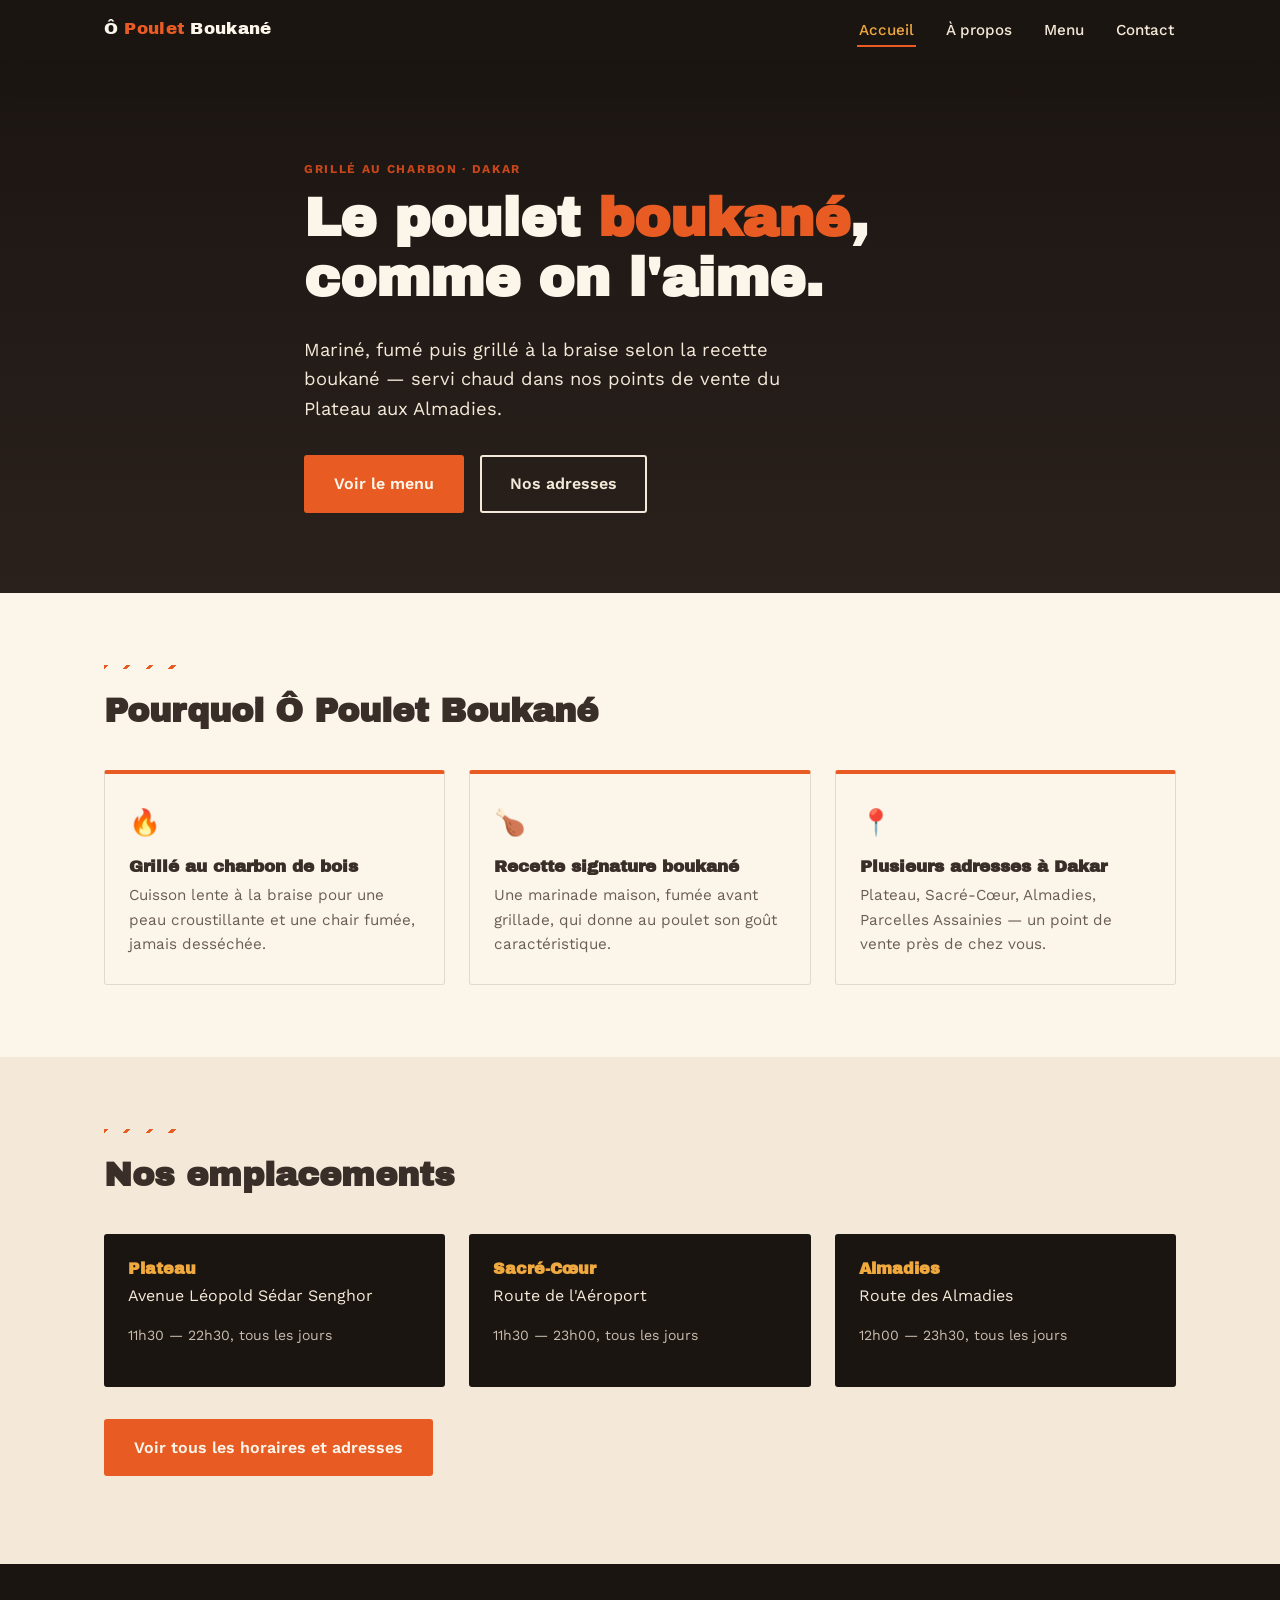
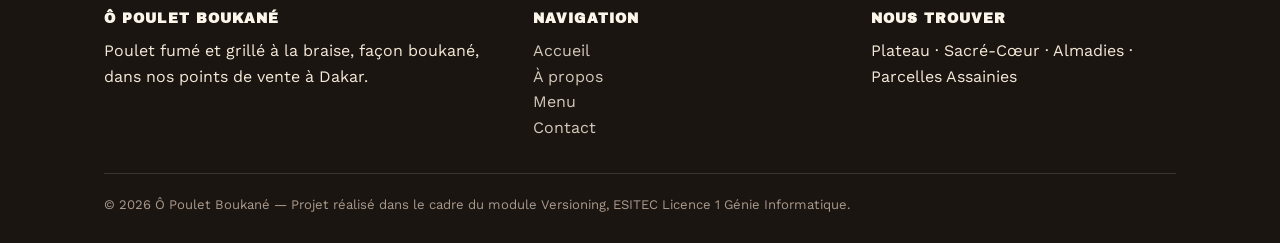
==== index.html @ 98451aac "Initial commit : structure du site Ô Poulet Boukané" ====
<!DOCTYPE html>
<html lang="fr">
<head>
  <meta charset="UTF-8">
  <meta name="viewport" content="width=device-width, initial-scale=1.0">
  <title>Ô Poulet Boukané — Poulet grillé et fumé à Dakar</title>
  <meta name="description" content="Ô Poulet Boukané : poulet fumé et grillé à la braise, façon boukané, dans plusieurs points de vente à Dakar.">
  <link rel="stylesheet" href="style.css">
</head>
<body>

  <header class="site-header">
    <div class="nav-bar">
      <a href="index.html" class="logo">Ô <span>Poulet</span> Boukané</a>
      <button class="nav-toggle" id="navToggle" aria-expanded="false" aria-controls="navLinks" aria-label="Ouvrir le menu">
        <span></span><span></span><span></span>
      </button>
      <ul class="nav-links" id="navLinks">
        <li><a href="index.html" aria-current="page">Accueil</a></li>
        <li><a href="about.html">À propos</a></li>
        <li><a href="menu.html">Menu</a></li>
        <li><a href="contact.html">Contact</a></li>
      </ul>
    </div>
  </header>

  <main>
    <section class="hero">
      <div class="container hero-inner">
        <span class="eyebrow">Grillé au charbon · Dakar</span>
        <h1>Le poulet <em>boukané</em>, comme on l'aime.</h1>
        <p class="lede">Mariné, fumé puis grillé à la braise selon la recette boukané — servi chaud dans nos points de vente du Plateau aux Almadies.</p>
        <div class="hero-cta">
          <a href="menu.html" class="btn btn-primary">Voir le menu</a>
          <a href="contact.html" class="btn btn-outline">Nos adresses</a>
        </div>
      </div>
    </section>

    <section>
      <div class="container">
        <div class="section-head">
          <hr class="grill-rule">
          <h2>Pourquoi Ô Poulet Boukané</h2>
        </div>
        <div class="card-grid">
          <div class="card">
            <span class="icon">🔥</span>
            <h3>Grillé au charbon de bois</h3>
            <p>Cuisson lente à la braise pour une peau croustillante et une chair fumée, jamais desséchée.</p>
          </div>
          <div class="card">
            <span class="icon">🍗</span>
            <h3>Recette signature boukané</h3>
            <p>Une marinade maison, fumée avant grillade, qui donne au poulet son goût caractéristique.</p>
          </div>
          <div class="card">
            <span class="icon">📍</span>
            <h3>Plusieurs adresses à Dakar</h3>
            <p>Plateau, Sacré-Cœur, Almadies, Parcelles Assainies — un point de vente près de chez vous.</p>
          </div>
        </div>
      </div>
    </section>

    <section class="kraft">
      <div class="container">
        <div class="section-head">
          <hr class="grill-rule">
          <h2>Nos emplacements</h2>
        </div>
        <div class="location-grid">
          <div class="location-card">
            <h3>Plateau</h3>
            <p>Avenue Léopold Sédar Senghor</p>
            <p class="hours">11h30 — 22h30, tous les jours</p>
          </div>
          <div class="location-card">
            <h3>Sacré-Cœur</h3>
            <p>Route de l'Aéroport</p>
            <p class="hours">11h30 — 23h00, tous les jours</p>
          </div>
          <div class="location-card">
            <h3>Almadies</h3>
            <p>Route des Almadies</p>
            <p class="hours">12h00 — 23h30, tous les jours</p>
          </div>
        </div>
        <p style="margin-top:2rem;"><a href="contact.html" class="btn btn-primary">Voir tous les horaires et adresses</a></p>
      </div>
    </section>
  </main>

  <footer class="site-footer">
    <div class="container">
      <div class="footer-grid">
        <div>
          <h3>Ô Poulet Boukané</h3>
          <p>Poulet fumé et grillé à la braise, façon boukané, dans nos points de vente à Dakar.</p>
        </div>
        <div>
          <h3>Navigation</h3>
          <ul>
            <li><a href="index.html">Accueil</a></li>
            <li><a href="about.html">À propos</a></li>
            <li><a href="menu.html">Menu</a></li>
            <li><a href="contact.html">Contact</a></li>
          </ul>
        </div>
        <div>
          <h3>Nous trouver</h3>
          <p>Plateau · Sacré-Cœur · Almadies · Parcelles Assainies</p>
        </div>
      </div>
      <div class="footer-bottom">
        © 2026 Ô Poulet Boukané — Projet réalisé dans le cadre du module Versioning, ESITEC Licence 1 Génie Informatique.
      </div>
    </div>
  </footer>

  <script src="script.js"></script>
</body>
</html>
---- style.css ----
/* =========================================================
   Ô POULET BOUKANÉ — feuille de style commune
   Palette "braise & charbon" : charbon profond, braise orangée,
   curcuma doré, kraft chaud. Motif signature : rayures de grill
   (grill marks) utilisées comme séparateurs et accents.
   ========================================================= */

@import url('https://fonts.googleapis.com/css2?family=Archivo+Black&family=Work+Sans:ital,wght@0,400;0,500;0,600;0,700;1,400&display=swap');

:root {
  --charcoal: #1B1512;
  --charcoal-light: #2A211C;
  --ember: #E85C24;
  --ember-dark: #C7461A;
  --turmeric: #F0A93E;
  --kraft: #F4E9D8;
  --cream: #FBF5EA;
  --smoke: #3A2E28;
  --smoke-soft: #6B5D53;
  --line: rgba(27, 21, 18, 0.12);
  --shadow: 0 10px 30px rgba(27, 21, 18, 0.18);
  --radius: 3px;
  --font-display: 'Archivo Black', 'Arial Black', sans-serif;
  --font-body: 'Work Sans', -apple-system, BlinkMacSystemFont, sans-serif;
  --grill-stripes: repeating-linear-gradient(
    135deg,
    var(--ember) 0px,
    var(--ember) 3px,
    transparent 3px,
    transparent 16px
  );
}

/* ---------- Reset ---------- */
*, *::before, *::after { box-sizing: border-box; }
html { scroll-behavior: smooth; }
body {
  margin: 0;
  font-family: var(--font-body);
  color: var(--smoke);
  background: var(--cream);
  line-height: 1.6;
}
img { max-width: 100%; display: block; }
a { color: inherit; text-decoration: none; }
ul { list-style: none; margin: 0; padding: 0; }
h1, h2, h3 { font-family: var(--font-display); line-height: 1.1; margin: 0 0 .5em; }
p { margin: 0 0 1em; }
button { font-family: inherit; cursor: pointer; }

:focus-visible {
  outline: 3px solid var(--turmeric);
  outline-offset: 2px;
}

@media (prefers-reduced-motion: reduce) {
  *, *::before, *::after { animation: none !important; transition: none !important; scroll-behavior: auto !important; }
}

.container { max-width: 1120px; margin: 0 auto; padding: 0 24px; }

.eyebrow {
  display: inline-block;
  font-size: .75rem;
  letter-spacing: .14em;
  text-transform: uppercase;
  color: var(--ember-dark);
  font-weight: 700;
  margin-bottom: .75em;
}

.grill-rule {
  height: 4px;
  width: 72px;
  background: var(--grill-stripes);
  border: none;
  margin: 0 0 1.5rem;
}

/* ---------- Header / Nav ---------- */
.site-header {
  background: var(--charcoal);
  position: sticky;
  top: 0;
  z-index: 50;
  box-shadow: var(--shadow);
}
.nav-bar {
  display: flex;
  align-items: center;
  justify-content: space-between;
  padding: 16px 24px;
  max-width: 1120px;
  margin: 0 auto;
}
.logo {
  font-family: var(--font-display);
  color: var(--cream);
  font-size: 1.05rem;
  letter-spacing: .02em;
  display: flex;
  align-items: baseline;
  gap: 6px;
}
.logo span { color: var(--ember); }

.nav-toggle {
  display: none;
  flex-direction: column;
  gap: 5px;
  background: none;
  border: none;
  padding: 8px;
}
.nav-toggle span {
  width: 24px;
  height: 2px;
  background: var(--cream);
  transition: transform .2s ease, opacity .2s ease;
}
.nav-toggle[aria-expanded="true"] span:nth-child(1) { transform: translateY(7px) rotate(45deg); }
.nav-toggle[aria-expanded="true"] span:nth-child(2) { opacity: 0; }
.nav-toggle[aria-expanded="true"] span:nth-child(3) { transform: translateY(-7px) rotate(-45deg); }

.nav-links {
  display: flex;
  gap: 28px;
}
.nav-links a {
  color: var(--kraft);
  font-weight: 500;
  font-size: .95rem;
  padding: 6px 2px;
  border-bottom: 2px solid transparent;
  transition: border-color .15s ease, color .15s ease;
}
.nav-links a:hover,
.nav-links a[aria-current="page"] {
  color: var(--turmeric);
  border-color: var(--ember);
}

@media (max-width: 720px) {
  .nav-toggle { display: flex; }
  .nav-links {
    position: absolute;
    top: 100%;
    left: 0;
    right: 0;
    background: var(--charcoal-light);
    flex-direction: column;
    gap: 0;
    max-height: 0;
    overflow: hidden;
    transition: max-height .25s ease;
  }
  .nav-links.is-open { max-height: 320px; }
  .nav-links a {
    padding: 16px 24px;
    border-bottom: 1px solid var(--line);
    width: 100%;
  }
}

/* ---------- Buttons ---------- */
.btn {
  display: inline-block;
  font-weight: 600;
  padding: 14px 28px;
  border-radius: var(--radius);
  border: 2px solid transparent;
  transition: transform .15s ease, background .15s ease, color .15s ease;
}
.btn-primary { background: var(--ember); color: var(--cream); }
.btn-primary:hover { background: var(--ember-dark); transform: translateY(-2px); }
.btn-outline { border-color: var(--kraft); color: var(--kraft); }
.btn-outline:hover { border-color: var(--turmeric); color: var(--turmeric); }

/* ---------- Hero ---------- */
.hero {
  background: linear-gradient(180deg, var(--charcoal) 0%, var(--charcoal-light) 100%);
  color: var(--cream);
  padding: 96px 0 80px;
  position: relative;
  overflow: hidden;
}
.hero::after {
  content: "";
  position: absolute;
  inset: auto -10% -60% -10%;
  height: 220px;
  background: var(--grill-stripes);
  opacity: .12;
  transform: rotate(-6deg);
}
.hero-inner { position: relative; max-width: 720px; }
.hero h1 {
  font-size: clamp(2.1rem, 5vw, 3.4rem);
  color: var(--cream);
}
.hero h1 em { font-style: normal; color: var(--ember); }
.hero p.lede {
  font-size: 1.15rem;
  color: var(--kraft);
  max-width: 46ch;
}
.hero-cta { display: flex; gap: 16px; margin-top: 2rem; flex-wrap: wrap; }

.page-banner {
  background: var(--charcoal);
  color: var(--cream);
  padding: 64px 0 48px;
}
.page-banner h1 { color: var(--cream); font-size: clamp(1.8rem, 4vw, 2.6rem); }
.page-banner p { color: var(--kraft); max-width: 60ch; }

/* ---------- Sections ---------- */
section { padding: 72px 0; }
section.kraft { background: var(--kraft); }
.section-head { max-width: 640px; margin-bottom: 2.5rem; }
.section-head h2 { font-size: clamp(1.5rem, 3vw, 2.1rem); color: var(--smoke); }

/* ---------- Cards ---------- */
.card-grid {
  display: grid;
  grid-template-columns: repeat(auto-fit, minmax(240px, 1fr));
  gap: 24px;
}
.card {
  background: var(--cream);
  border: 1px solid var(--line);
  border-top: 4px solid var(--ember);
  border-radius: var(--radius);
  padding: 28px 24px;
}
.card h3 { font-size: 1.05rem; color: var(--smoke); margin-bottom: .4em; }
.card p { color: var(--smoke-soft); font-size: .95rem; margin: 0; }
.card .icon { font-size: 1.6rem; margin-bottom: .6em; display: block; }

/* ---------- Locations ---------- */
.location-grid {
  display: grid;
  grid-template-columns: repeat(auto-fit, minmax(260px, 1fr));
  gap: 24px;
}
.location-card {
  background: var(--charcoal);
  color: var(--kraft);
  padding: 26px 24px;
  border-radius: var(--radius);
}
.location-card h3 { color: var(--turmeric); font-size: 1rem; margin-bottom: .3em; }
.location-card .hours { color: var(--smoke-soft); color: #C9BCAE; font-size: .88rem; margin-top: .5em; }

/* ---------- Menu / filtres ---------- */
.filter-bar {
  display: flex;
  flex-wrap: wrap;
  gap: 10px;
  margin-bottom: 2.2rem;
}
.filter-btn {
  background: var(--cream);
  border: 2px solid var(--line);
  color: var(--smoke);
  font-weight: 600;
  font-size: .88rem;
  padding: 9px 18px;
  border-radius: 999px;
  transition: background .15s ease, color .15s ease, border-color .15s ease;
}
.filter-btn:hover { border-color: var(--ember); }
.filter-btn.is-active {
  background: var(--ember);
  border-color: var(--ember);
  color: var(--cream);
}

.menu-grid {
  display: grid;
  grid-template-columns: repeat(auto-fit, minmax(260px, 1fr));
  gap: 20px;
}
.menu-item {
  background: var(--cream);
  border: 1px solid var(--line);
  border-radius: var(--radius);
  padding: 22px;
  transition: opacity .15s ease, transform .15s ease;
}
.menu-item[hidden] { display: none; }
.menu-item-top {
  display: flex;
  justify-content: space-between;
  align-items: baseline;
  gap: 12px;
}
.menu-item h3 { font-size: 1rem; color: var(--smoke); margin: 0; }
.menu-item .price { font-family: var(--font-display); color: var(--ember-dark); font-size: 1rem; white-space: nowrap; }
.menu-item p { color: var(--smoke-soft); font-size: .9rem; margin: .5em 0; }
.spice { font-size: .85rem; letter-spacing: .1em; }
.spice[data-level="0"]::after { content: "— doux"; color: var(--smoke-soft); font-size: .8rem; letter-spacing: 0; }
.spice[data-level="1"]::before { content: "🔥"; }
.spice[data-level="2"]::before { content: "🔥🔥"; }
.spice[data-level="3"]::before { content: "🔥🔥🔥"; }

/* ---------- Histoire / timeline (about) ---------- */
.timeline { border-left: 3px solid var(--ember); padding-left: 24px; display: grid; gap: 28px; }
.timeline-item .year { font-family: var(--font-display); color: var(--ember-dark); font-size: .95rem; }
.timeline-item h3 { font-size: 1.05rem; margin: .2em 0 .3em; }
.timeline-item p { color: var(--smoke-soft); margin: 0; }

.pull-quote {
  font-family: var(--font-display);
  font-size: clamp(1.3rem, 2.6vw, 1.7rem);
  color: var(--charcoal);
  border-left: 6px solid var(--turmeric);
  padding-left: 24px;
  margin: 2.5rem 0;
  max-width: 60ch;
}

/* ---------- Formulaire (contact) ---------- */
.form-grid { display: grid; gap: 18px; max-width: 560px; }
.field label {
  display: block;
  font-weight: 600;
  font-size: .9rem;
  margin-bottom: .4em;
}
.field input,
.field textarea {
  width: 100%;
  border: 2px solid var(--line);
  border-radius: var(--radius);
  padding: 12px 14px;
  font-family: var(--font-body);
  font-size: .95rem;
  background: var(--cream);
  color: var(--smoke);
}
.field input:focus,
.field textarea:focus { border-color: var(--ember); outline: none; }
.field textarea { resize: vertical; min-height: 120px; }
.field .error {
  color: var(--ember-dark);
  font-size: .82rem;
  margin-top: .35em;
  min-height: 1.1em;
}
.field.has-error input,
.field.has-error textarea { border-color: var(--ember-dark); }
.form-status {
  padding: 14px 16px;
  border-radius: var(--radius);
  font-size: .9rem;
  margin-top: 4px;
}
.form-status.success { background: #E4EFE1; color: #2E5C2A; }
.form-status[hidden] { display: none; }

/* ---------- Footer ---------- */
.site-footer {
  background: var(--charcoal);
  color: var(--kraft);
  padding: 48px 0 28px;
}
.footer-grid {
  display: grid;
  grid-template-columns: 1.3fr 1fr 1fr;
  gap: 32px;
  margin-bottom: 32px;
}
.site-footer h3 { color: var(--cream); font-size: .85rem; letter-spacing: .08em; text-transform: uppercase; margin-bottom: .8em; }
.site-footer a { color: var(--kraft); opacity: .85; }
.site-footer a:hover { color: var(--turmeric); opacity: 1; }
.footer-bottom {
  border-top: 1px solid rgba(244,233,216,0.15);
  padding-top: 20px;
  font-size: .82rem;
  color: var(--smoke-soft);
  color: #A99A8C;
}
@media (max-width: 640px) {
  .footer-grid { grid-template-columns: 1fr; }
}
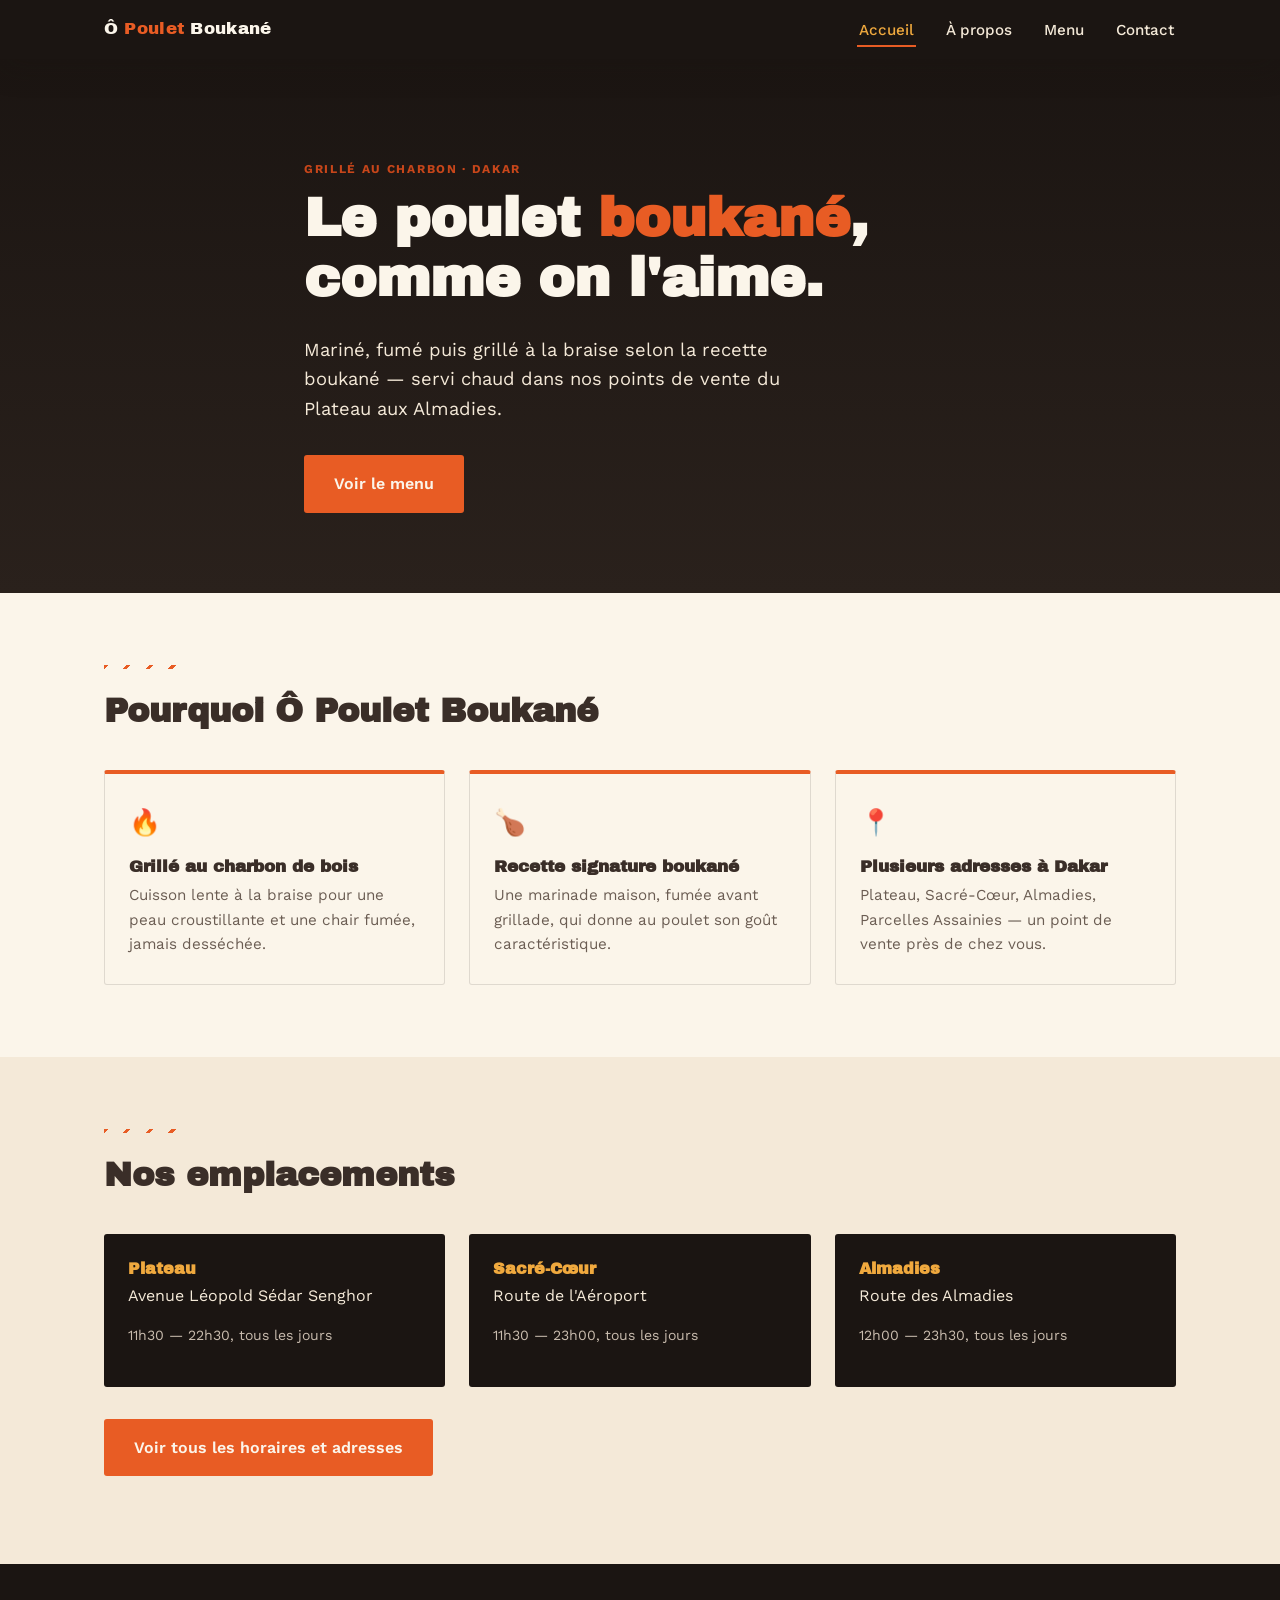
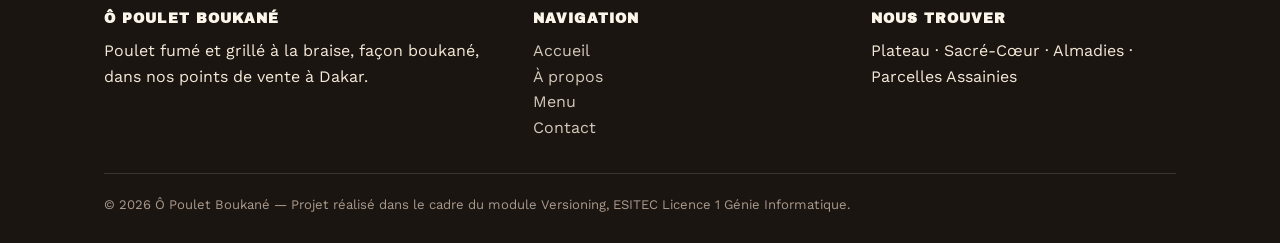
==== commit 0a9c2ebc: "supression du bouton nos adrese sur la section hero de index" ====
--- a/index.html
+++ b/index.html
@@ -32,10 +32,11 @@
         <p class="lede">Mariné, fumé puis grillé à la braise selon la recette boukané — servi chaud dans nos points de vente du Plateau aux Almadies.</p>
         <div class="hero-cta">
           <a href="menu.html" class="btn btn-primary">Voir le menu</a>
-          <a href="contact.html" class="btn btn-outline">Nos adresses</a>
+        
         </div>
       </div>
     </section>
+          
 
     <section>
       <div class="container">
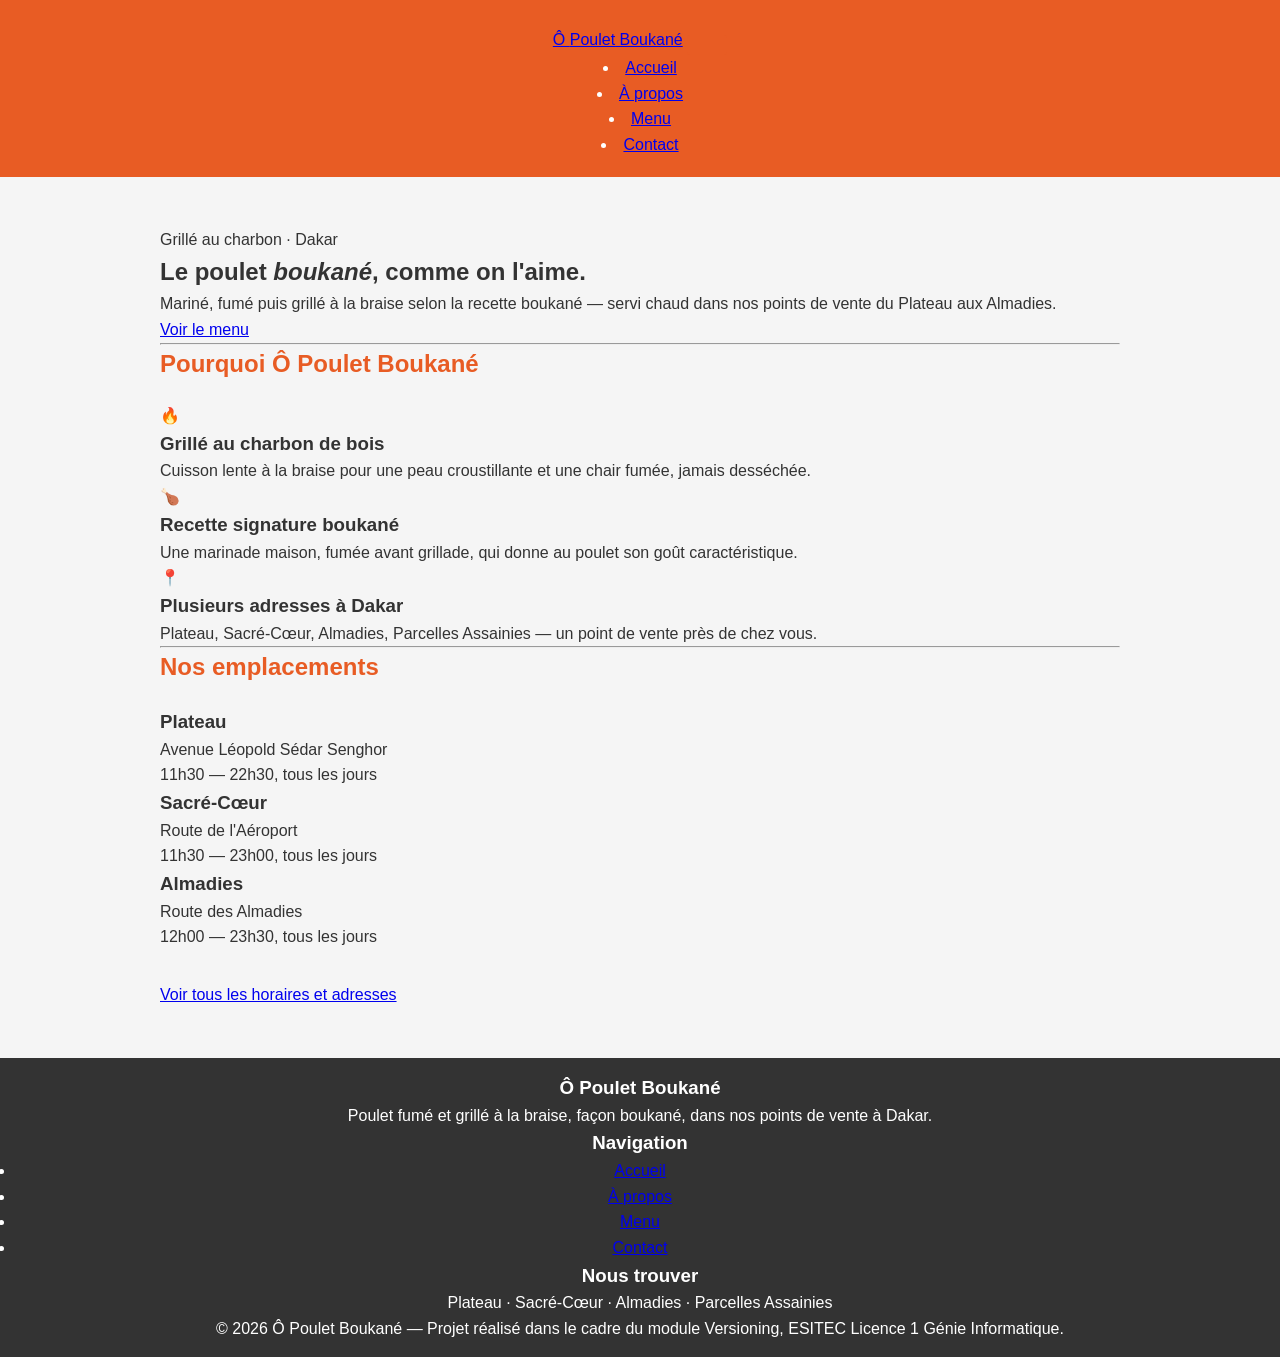
==== commit 70c0902a: "modification de header sur les pages about et index" ====
--- a/index.html
+++ b/index.html
@@ -10,12 +10,12 @@
 <body>
 
   <header class="site-header">
-    <div class="nav-bar">
-      <a href="index.html" class="logo">Ô <span>Poulet</span> Boukané</a>
+      <div class="nav-bar">
+        <a href="index.html" class="logo">Ô <span>Poulet</span> Boukané</a>
       <button class="nav-toggle" id="navToggle" aria-expanded="false" aria-controls="navLinks" aria-label="Ouvrir le menu">
         <span></span><span></span><span></span>
       </button>
-      <ul class="nav-links" id="navLinks">
+       <ul class="nav-links" id="navLinks" aria-label="Navigation principale"></ul>
         <li><a href="index.html" aria-current="page">Accueil</a></li>
         <li><a href="about.html">À propos</a></li>
         <li><a href="menu.html">Menu</a></li>
--- a/style.css
+++ b/style.css
@@ -1,386 +1,126 @@
-/* =========================================================
-   Ô POULET BOUKANÉ — feuille de style commune
-   Palette "braise & charbon" : charbon profond, braise orangée,
-   curcuma doré, kraft chaud. Motif signature : rayures de grill
-   (grill marks) utilisées comme séparateurs et accents.
-   ========================================================= */
-
-@import url('https://fonts.googleapis.com/css2?family=Archivo+Black&family=Work+Sans:ital,wght@0,400;0,500;0,600;0,700;1,400&display=swap');
-
-:root {
-  --charcoal: #1B1512;
-  --charcoal-light: #2A211C;
-  --ember: #E85C24;
-  --ember-dark: #C7461A;
-  --turmeric: #F0A93E;
-  --kraft: #F4E9D8;
-  --cream: #FBF5EA;
-  --smoke: #3A2E28;
-  --smoke-soft: #6B5D53;
-  --line: rgba(27, 21, 18, 0.12);
-  --shadow: 0 10px 30px rgba(27, 21, 18, 0.18);
-  --radius: 3px;
-  --font-display: 'Archivo Black', 'Arial Black', sans-serif;
-  --font-body: 'Work Sans', -apple-system, BlinkMacSystemFont, sans-serif;
-  --grill-stripes: repeating-linear-gradient(
-    135deg,
-    var(--ember) 0px,
-    var(--ember) 3px,
-    transparent 3px,
-    transparent 16px
-  );
+* {
+    margin: 0;
+    padding: 0;
+    box-sizing: border-box;
 }
 
-/* ---------- Reset ---------- */
-*, *::before, *::after { box-sizing: border-box; }
-html { scroll-behavior: smooth; }
 body {
-  margin: 0;
-  font-family: var(--font-body);
-  color: var(--smoke);
-  background: var(--cream);
-  line-height: 1.6;
-}
-img { max-width: 100%; display: block; }
-a { color: inherit; text-decoration: none; }
-ul { list-style: none; margin: 0; padding: 0; }
-h1, h2, h3 { font-family: var(--font-display); line-height: 1.1; margin: 0 0 .5em; }
-p { margin: 0 0 1em; }
-button { font-family: inherit; cursor: pointer; }
-
-:focus-visible {
-  outline: 3px solid var(--turmeric);
-  outline-offset: 2px;
+    font-family: Arial, sans-serif;
+    background-color: #f5f5f5;
+    color: #333;
+    line-height: 1.6;
 }
 
-@media (prefers-reduced-motion: reduce) {
-  *, *::before, *::after { animation: none !important; transition: none !important; scroll-behavior: auto !important; }
+.site-header {
+    background-color: #E85C24;
+    color: white;
+    padding: 20px;
+    text-align: center;
 }
 
-.container { max-width: 1120px; margin: 0 auto; padding: 0 24px; }
-
-.eyebrow {
-  display: inline-block;
-  font-size: .75rem;
-  letter-spacing: .14em;
-  text-transform: uppercase;
-  color: var(--ember-dark);
-  font-weight: 700;
-  margin-bottom: .75em;
+.site-header h1 {
+    margin-bottom: 10px;
 }
 
-.grill-rule {
-  height: 4px;
-  width: 72px;
-  background: var(--grill-stripes);
-  border: none;
-  margin: 0 0 1.5rem;
+nav {
+    margin-top: 10px;
 }
 
-/* ---------- Header / Nav ---------- */
-.site-header {
-  background: var(--charcoal);
-  position: sticky;
-  top: 0;
-  z-index: 50;
-  box-shadow: var(--shadow);
-}
-.nav-bar {
-  display: flex;
-  align-items: center;
-  justify-content: space-between;
-  padding: 16px 24px;
-  max-width: 1120px;
-  margin: 0 auto;
-}
-.logo {
-  font-family: var(--font-display);
-  color: var(--cream);
-  font-size: 1.05rem;
-  letter-spacing: .02em;
-  display: flex;
-  align-items: baseline;
-  gap: 6px;
-}
-.logo span { color: var(--ember); }
-
-.nav-toggle {
-  display: none;
-  flex-direction: column;
-  gap: 5px;
-  background: none;
-  border: none;
-  padding: 8px;
-}
-.nav-toggle span {
-  width: 24px;
-  height: 2px;
-  background: var(--cream);
-  transition: transform .2s ease, opacity .2s ease;
-}
-.nav-toggle[aria-expanded="true"] span:nth-child(1) { transform: translateY(7px) rotate(45deg); }
-.nav-toggle[aria-expanded="true"] span:nth-child(2) { opacity: 0; }
-.nav-toggle[aria-expanded="true"] span:nth-child(3) { transform: translateY(-7px) rotate(-45deg); }
-
-.nav-links {
-  display: flex;
-  gap: 28px;
-}
-.nav-links a {
-  color: var(--kraft);
-  font-weight: 500;
-  font-size: .95rem;
-  padding: 6px 2px;
-  border-bottom: 2px solid transparent;
-  transition: border-color .15s ease, color .15s ease;
-}
-.nav-links a:hover,
-.nav-links a[aria-current="page"] {
-  color: var(--turmeric);
-  border-color: var(--ember);
+nav a {
+    color: white;
+    text-decoration: none;
+    margin: 0 15px;
+    display: inline-block;
 }
 
-@media (max-width: 720px) {
-  .nav-toggle { display: flex; }
-  .nav-links {
-    position: absolute;
-    top: 100%;
-    left: 0;
-    right: 0;
-    background: var(--charcoal-light);
-    flex-direction: column;
-    gap: 0;
-    max-height: 0;
-    overflow: hidden;
-    transition: max-height .25s ease;
-  }
-  .nav-links.is-open { max-height: 320px; }
-  .nav-links a {
-    padding: 16px 24px;
-    border-bottom: 1px solid var(--line);
-    width: 100%;
-  }
+nav a:hover {
+    text-decoration: underline;
 }
 
-/* ---------- Buttons ---------- */
-.btn {
-  display: inline-block;
-  font-weight: 600;
-  padding: 14px 28px;
-  border-radius: var(--radius);
-  border: 2px solid transparent;
-  transition: transform .15s ease, background .15s ease, color .15s ease;
-}
-.btn-primary { background: var(--ember); color: var(--cream); }
-.btn-primary:hover { background: var(--ember-dark); transform: translateY(-2px); }
-.btn-outline { border-color: var(--kraft); color: var(--kraft); }
-.btn-outline:hover { border-color: var(--turmeric); color: var(--turmeric); }
-
-/* ---------- Hero ---------- */
-.hero {
-  background: linear-gradient(180deg, var(--charcoal) 0%, var(--charcoal-light) 100%);
-  color: var(--cream);
-  padding: 96px 0 80px;
-  position: relative;
-  overflow: hidden;
-}
-.hero::after {
-  content: "";
-  position: absolute;
-  inset: auto -10% -60% -10%;
-  height: 220px;
-  background: var(--grill-stripes);
-  opacity: .12;
-  transform: rotate(-6deg);
-}
-.hero-inner { position: relative; max-width: 720px; }
-.hero h1 {
-  font-size: clamp(2.1rem, 5vw, 3.4rem);
-  color: var(--cream);
-}
-.hero h1 em { font-style: normal; color: var(--ember); }
-.hero p.lede {
-  font-size: 1.15rem;
-  color: var(--kraft);
-  max-width: 46ch;
-}
-.hero-cta { display: flex; gap: 16px; margin-top: 2rem; flex-wrap: wrap; }
-
-.page-banner {
-  background: var(--charcoal);
-  color: var(--cream);
-  padding: 64px 0 48px;
-}
-.page-banner h1 { color: var(--cream); font-size: clamp(1.8rem, 4vw, 2.6rem); }
-.page-banner p { color: var(--kraft); max-width: 60ch; }
-
-/* ---------- Sections ---------- */
-section { padding: 72px 0; }
-section.kraft { background: var(--kraft); }
-.section-head { max-width: 640px; margin-bottom: 2.5rem; }
-.section-head h2 { font-size: clamp(1.5rem, 3vw, 2.1rem); color: var(--smoke); }
-
-/* ---------- Cards ---------- */
-.card-grid {
-  display: grid;
-  grid-template-columns: repeat(auto-fit, minmax(240px, 1fr));
-  gap: 24px;
-}
-.card {
-  background: var(--cream);
-  border: 1px solid var(--line);
-  border-top: 4px solid var(--ember);
-  border-radius: var(--radius);
-  padding: 28px 24px;
-}
-.card h3 { font-size: 1.05rem; color: var(--smoke); margin-bottom: .4em; }
-.card p { color: var(--smoke-soft); font-size: .95rem; margin: 0; }
-.card .icon { font-size: 1.6rem; margin-bottom: .6em; display: block; }
-
-/* ---------- Locations ---------- */
-.location-grid {
-  display: grid;
-  grid-template-columns: repeat(auto-fit, minmax(260px, 1fr));
-  gap: 24px;
-}
-.location-card {
-  background: var(--charcoal);
-  color: var(--kraft);
-  padding: 26px 24px;
-  border-radius: var(--radius);
-}
-.location-card h3 { color: var(--turmeric); font-size: 1rem; margin-bottom: .3em; }
-.location-card .hours { color: var(--smoke-soft); color: #C9BCAE; font-size: .88rem; margin-top: .5em; }
-
-/* ---------- Menu / filtres ---------- */
-.filter-bar {
-  display: flex;
-  flex-wrap: wrap;
-  gap: 10px;
-  margin-bottom: 2.2rem;
-}
-.filter-btn {
-  background: var(--cream);
-  border: 2px solid var(--line);
-  color: var(--smoke);
-  font-weight: 600;
-  font-size: .88rem;
-  padding: 9px 18px;
-  border-radius: 999px;
-  transition: background .15s ease, color .15s ease, border-color .15s ease;
-}
-.filter-btn:hover { border-color: var(--ember); }
-.filter-btn.is-active {
-  background: var(--ember);
-  border-color: var(--ember);
-  color: var(--cream);
+main {
+    max-width: 1000px;
+    margin: 30px auto;
+    padding: 20px;
 }
 
-.menu-grid {
-  display: grid;
-  grid-template-columns: repeat(auto-fit, minmax(260px, 1fr));
-  gap: 20px;
-}
-.menu-item {
-  background: var(--cream);
-  border: 1px solid var(--line);
-  border-radius: var(--radius);
-  padding: 22px;
-  transition: opacity .15s ease, transform .15s ease;
-}
-.menu-item[hidden] { display: none; }
-.menu-item-top {
-  display: flex;
-  justify-content: space-between;
-  align-items: baseline;
-  gap: 12px;
-}
-.menu-item h3 { font-size: 1rem; color: var(--smoke); margin: 0; }
-.menu-item .price { font-family: var(--font-display); color: var(--ember-dark); font-size: 1rem; white-space: nowrap; }
-.menu-item p { color: var(--smoke-soft); font-size: .9rem; margin: .5em 0; }
-.spice { font-size: .85rem; letter-spacing: .1em; }
-.spice[data-level="0"]::after { content: "— doux"; color: var(--smoke-soft); font-size: .8rem; letter-spacing: 0; }
-.spice[data-level="1"]::before { content: "🔥"; }
-.spice[data-level="2"]::before { content: "🔥🔥"; }
-.spice[data-level="3"]::before { content: "🔥🔥🔥"; }
-
-/* ---------- Histoire / timeline (about) ---------- */
-.timeline { border-left: 3px solid var(--ember); padding-left: 24px; display: grid; gap: 28px; }
-.timeline-item .year { font-family: var(--font-display); color: var(--ember-dark); font-size: .95rem; }
-.timeline-item h3 { font-size: 1.05rem; margin: .2em 0 .3em; }
-.timeline-item p { color: var(--smoke-soft); margin: 0; }
-
-.pull-quote {
-  font-family: var(--font-display);
-  font-size: clamp(1.3rem, 2.6vw, 1.7rem);
-  color: var(--charcoal);
-  border-left: 6px solid var(--turmeric);
-  padding-left: 24px;
-  margin: 2.5rem 0;
-  max-width: 60ch;
+h2 {
+    color: #E85C24;
+    margin-bottom: 20px;
 }
 
-/* ---------- Formulaire (contact) ---------- */
-.form-grid { display: grid; gap: 18px; max-width: 560px; }
-.field label {
-  display: block;
-  font-weight: 600;
-  font-size: .9rem;
-  margin-bottom: .4em;
+.menu-items article,
+.contact-info article {
+    background: white;
+    padding: 15px;
+    margin-bottom: 15px;
+    border-radius: 5px;
+    box-shadow: 0 2px 5px rgba(0,0,0,0.1);
 }
-.field input,
-.field textarea {
-  width: 100%;
-  border: 2px solid var(--line);
-  border-radius: var(--radius);
-  padding: 12px 14px;
-  font-family: var(--font-body);
-  font-size: .95rem;
-  background: var(--cream);
-  color: var(--smoke);
+
+.contact-form {
+    background: white;
+    padding: 20px;
+    border-radius: 5px;
+    box-shadow: 0 2px 5px rgba(0,0,0,0.1);
 }
-.field input:focus,
-.field textarea:focus { border-color: var(--ember); outline: none; }
-.field textarea { resize: vertical; min-height: 120px; }
-.field .error {
-  color: var(--ember-dark);
-  font-size: .82rem;
-  margin-top: .35em;
-  min-height: 1.1em;
+
+form {
+    display: flex;
+    flex-direction: column;
 }
-.field.has-error input,
-.field.has-error textarea { border-color: var(--ember-dark); }
-.form-status {
-  padding: 14px 16px;
-  border-radius: var(--radius);
-  font-size: .9rem;
-  margin-top: 4px;
+
+label {
+    margin-top: 10px;
+    font-weight: bold;
 }
-.form-status.success { background: #E4EFE1; color: #2E5C2A; }
-.form-status[hidden] { display: none; }
 
-/* ---------- Footer ---------- */
-.site-footer {
-  background: var(--charcoal);
-  color: var(--kraft);
-  padding: 48px 0 28px;
+input, textarea {
+    padding: 10px;
+    margin-top: 5px;
+    border: 1px solid #ddd;
+    border-radius: 3px;
+    font-size: 14px;
 }
-.footer-grid {
-  display: grid;
-  grid-template-columns: 1.3fr 1fr 1fr;
-  gap: 32px;
-  margin-bottom: 32px;
+
+button {
+    margin-top: 15px;
+    padding: 10px 20px;
+    background-color: #E85C24;
+    color: white;
+    border: none;
+    border-radius: 3px;
+    cursor: pointer;
+    font-size: 16px;
 }
-.site-footer h3 { color: var(--cream); font-size: .85rem; letter-spacing: .08em; text-transform: uppercase; margin-bottom: .8em; }
-.site-footer a { color: var(--kraft); opacity: .85; }
-.site-footer a:hover { color: var(--turmeric); opacity: 1; }
-.footer-bottom {
-  border-top: 1px solid rgba(244,233,216,0.15);
-  padding-top: 20px;
-  font-size: .82rem;
-  color: var(--smoke-soft);
-  color: #A99A8C;
+
+button:hover {
+    background-color: #D6401D;
 }
-@media (max-width: 640px) {
-  .footer-grid { grid-template-columns: 1fr; }
+
+footer {
+    background-color: #333;
+    color: white;
+    text-align: center;
+    padding: 15px;
+    margin-top: 30px;
 }
+
+@media (max-width: 768px) {
+    nav a {
+        display: block;
+        margin: 5px 0;
+    }
+    
+    main {
+        padding: 10px;
+    }
+    
+    .menu-items article,
+    .contact-info article {
+        padding: 10px;
+    }
+    
+    form {
+        font-size: 14px;
+    }
+}
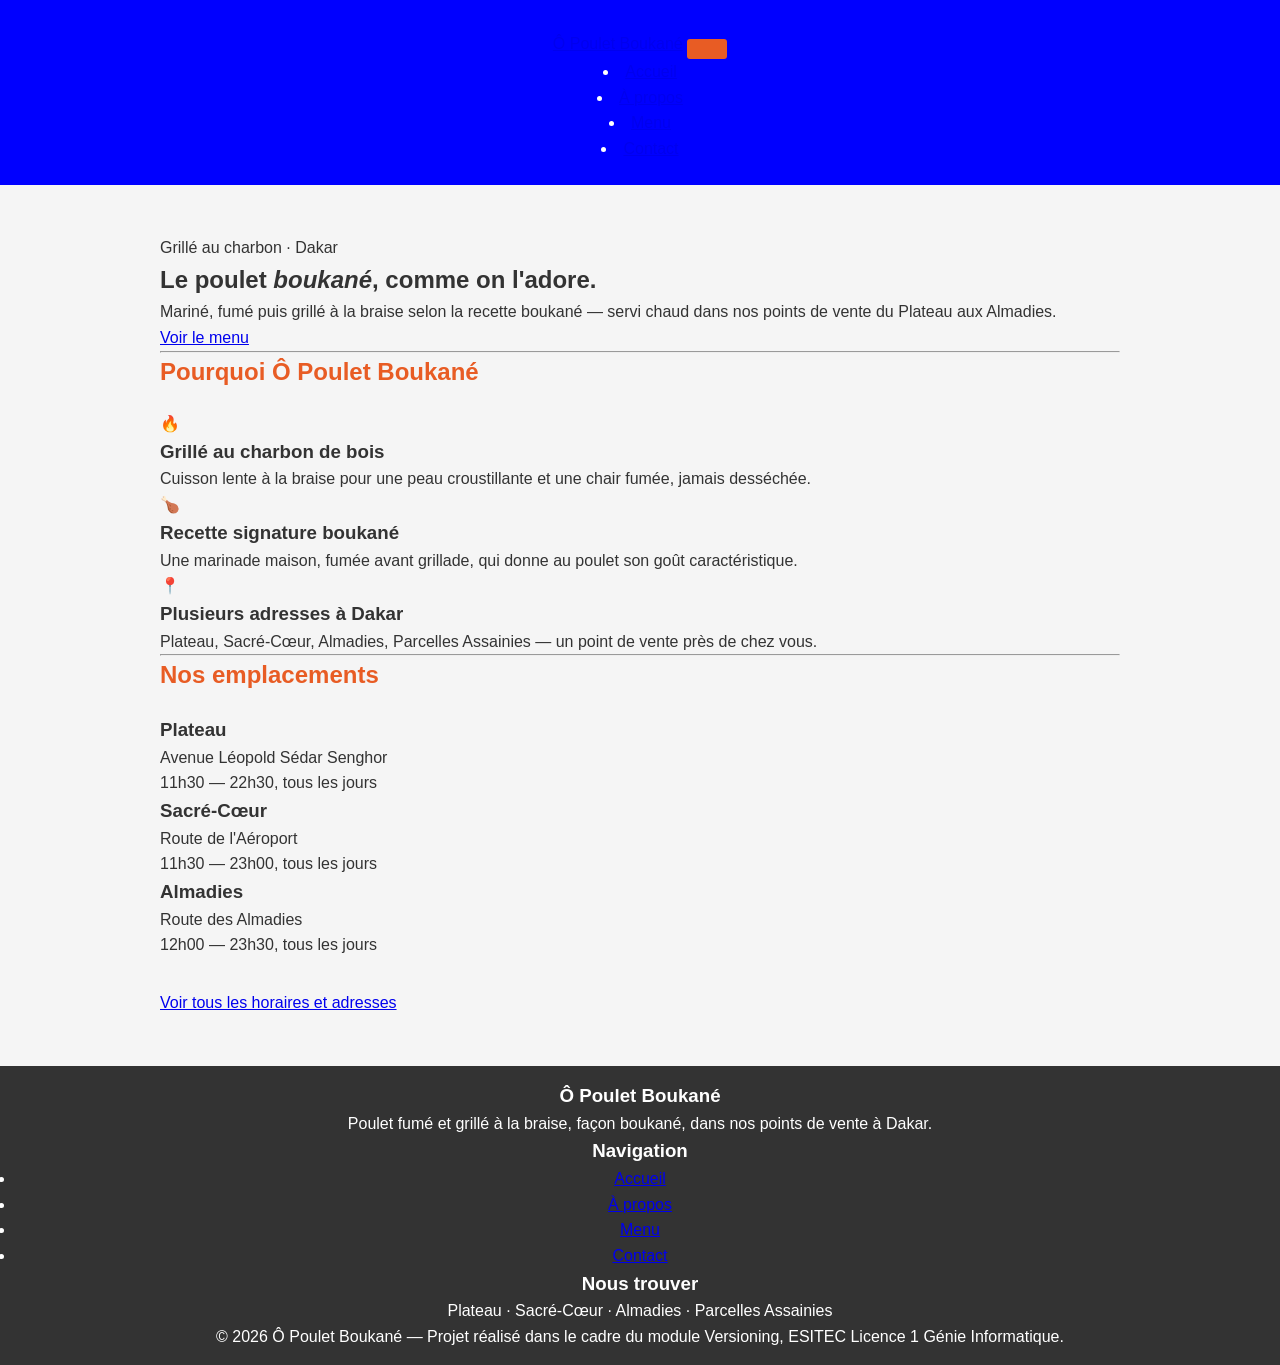
==== commit 424c34ca: "Remplace 'aime' par 'adore'" ====
--- a/index.html
+++ b/index.html
@@ -28,7 +28,7 @@
     <section class="hero">
       <div class="container hero-inner">
         <span class="eyebrow">Grillé au charbon · Dakar</span>
-        <h1>Le poulet <em>boukané</em>, comme on l'aime.</h1>
+        <h1>Le poulet <em>boukané</em>, comme on l'adore.</h1>
         <p class="lede">Mariné, fumé puis grillé à la braise selon la recette boukané — servi chaud dans nos points de vente du Plateau aux Almadies.</p>
         <div class="hero-cta">
           <a href="menu.html" class="btn btn-primary">Voir le menu</a>
--- a/style.css
+++ b/style.css
@@ -12,9 +12,9 @@
 }
 
 .site-header {
-    background-color: #E85C24;
+    background-color: blue;
     color: white;
-    padding: 20px;
+    padding: 24px;
     text-align: center;
 }
 
